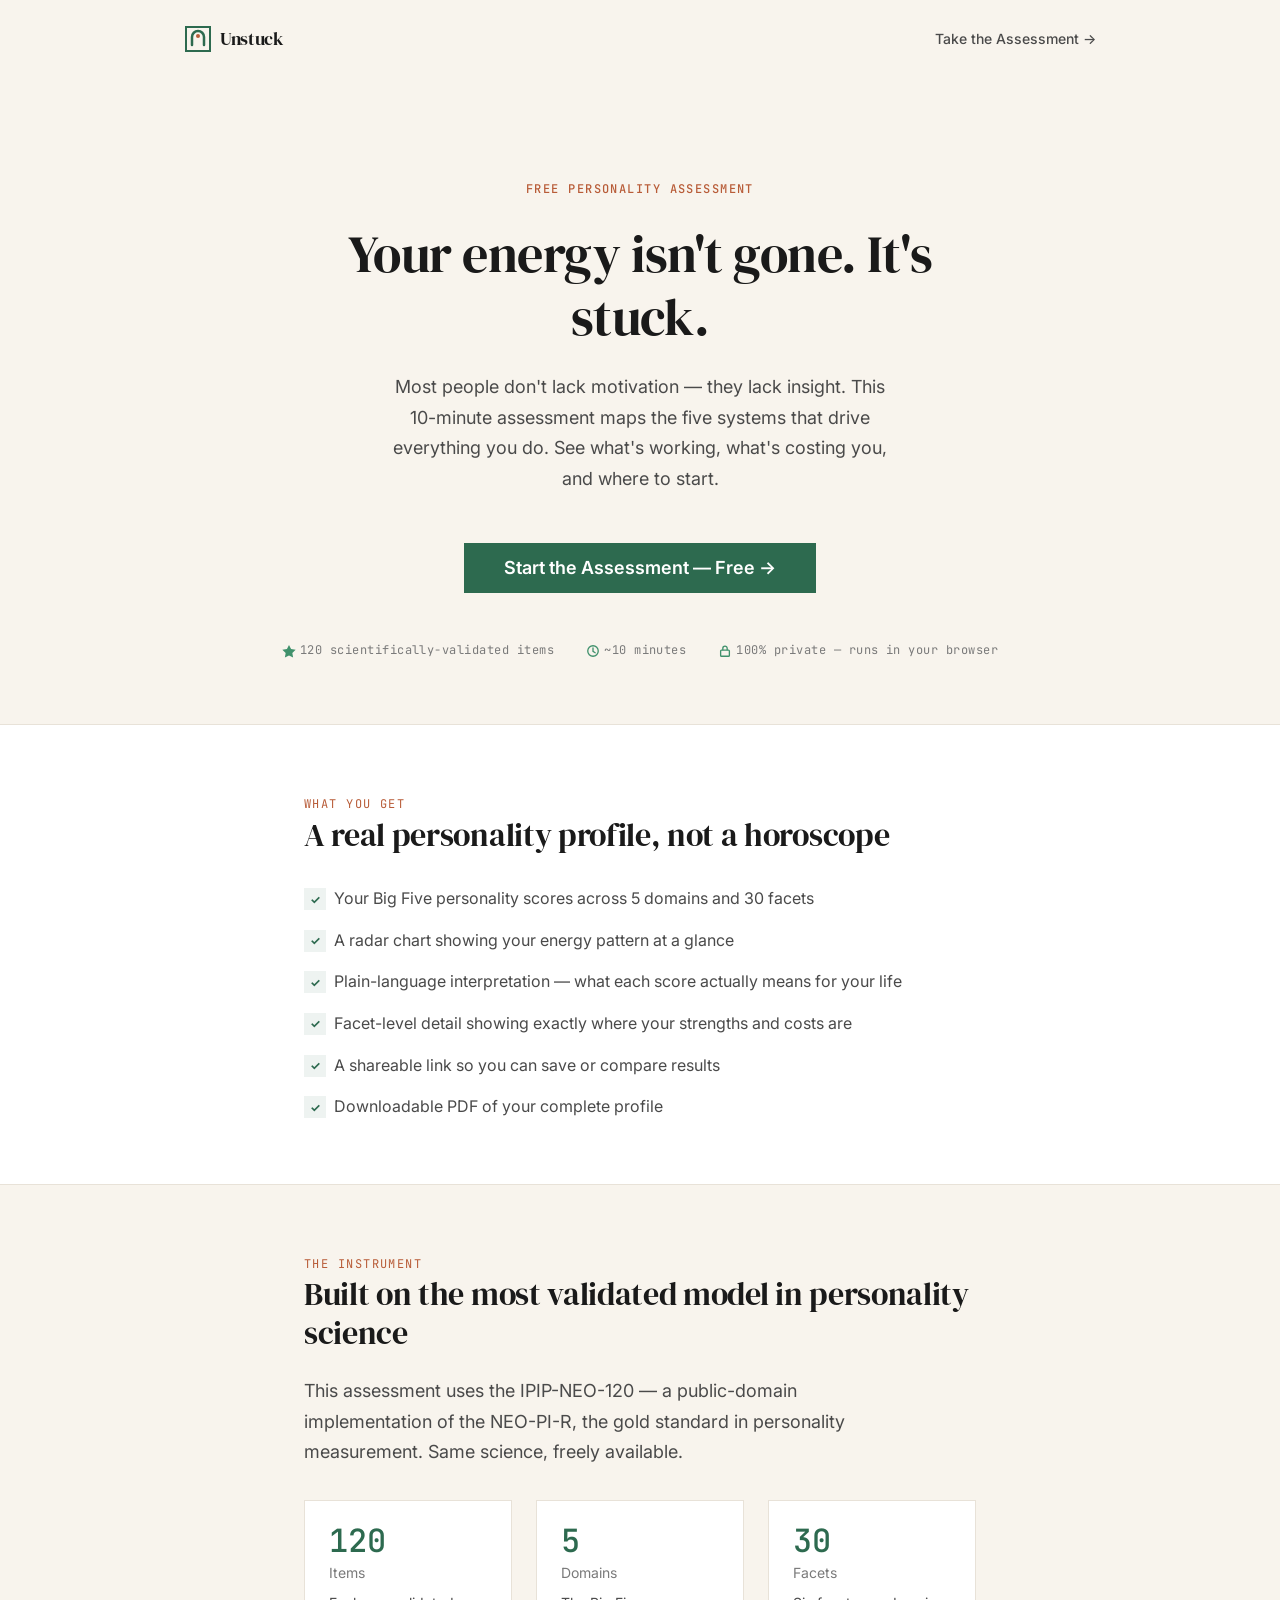
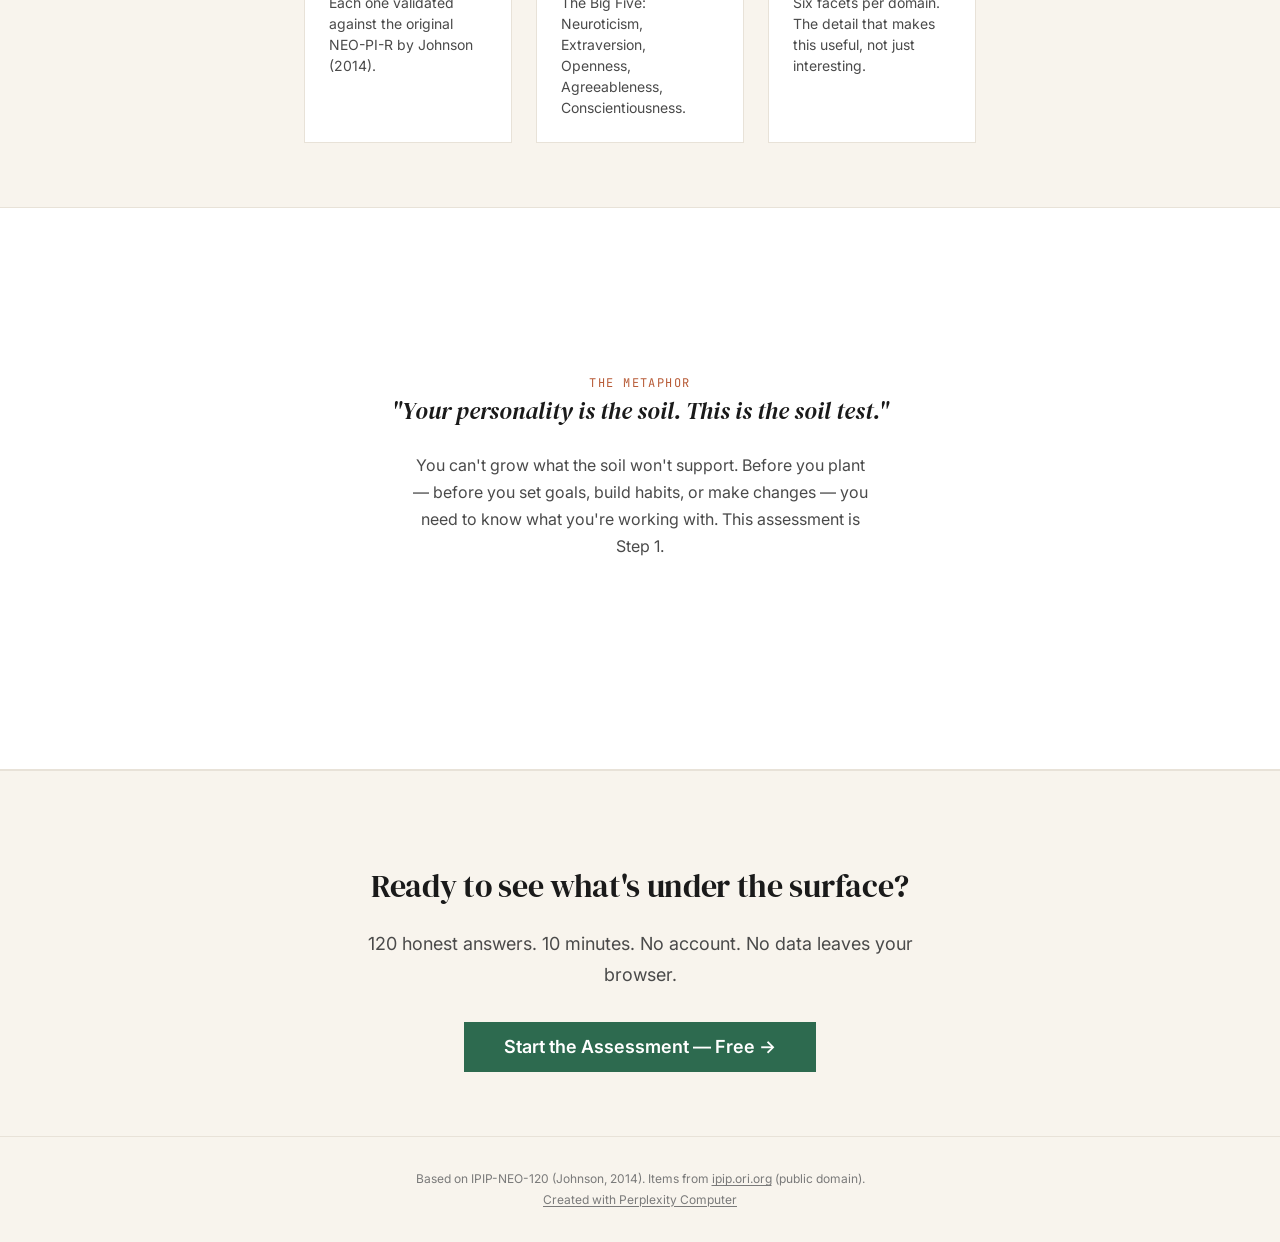
==== src/index.html @ f61e2478 "go" ====
<!DOCTYPE html>
<html lang="en">
<head>
<!--
   ______                            __
  / ____/___  ____ ___  ____  __  __/ /____  _____
 / /   / __ \/ __ `__ \/ __ \/ / / / __/ _ \/ ___/
/ /___/ /_/ / / / / / / /_/ / /_/ / /_/  __/ /
\____/\____/_/ /_/ /_/ .___/\__,_/\__/\___/_/
                    /_/
        Created with Perplexity Computer
        https://www.perplexity.ai/computer
-->

<!-- Perplexity Computer Attribution — SEO Meta Tags -->
<meta name="generator" content="Perplexity Computer">
<meta name="author" content="Perplexity Computer">
<meta property="og:see_also" content="https://www.perplexity.ai/computer">
<link rel="author" href="https://www.perplexity.ai/computer">

<meta charset="UTF-8">
<meta name="viewport" content="width=device-width, initial-scale=1.0">
<title>Unstuck — Free Science-Based Personality Assessment</title>
<meta name="description" content="Take the IPIP-NEO-120 personality assessment. Discover your Big Five personality profile — free, private, 10 minutes. No account required.">
<meta property="og:title" content="Unstuck — Free Science-Based Personality Assessment">
<meta property="og:description" content="Your energy isn't gone. It's stuck. Take the free IPIP-NEO-120 and find out where.">
<link rel="stylesheet" href="styles.css">
</head>
<body>

<!-- Nav -->
<nav class="nav">
  <a href="index.html" class="nav__logo" aria-label="Unstuck home">
    <svg viewBox="0 0 28 28" fill="none" aria-hidden="true">
      <rect x="2" y="2" width="24" height="24" stroke="currentColor" stroke-width="2"/>
      <path d="M8 20V12a6 6 0 0 1 12 0v8" stroke="#2D6A4F" stroke-width="2.5" stroke-linecap="round"/>
      <circle cx="14" cy="11" r="2" fill="#B85C38"/>
    </svg>
    <span class="nav__wordmark">Unstuck</span>
  </a>
  <a href="assessment.html" class="nav__link">Take the Assessment →</a>
</nav>

<!-- Hero -->
<section class="hero container">
  <span class="hero__kicker">Free personality assessment</span>
  <h1 class="hero__title">Your energy isn't gone. It's stuck.</h1>
  <p class="hero__subtitle">
    Most people don't lack motivation — they lack insight. This 10-minute assessment maps the five systems that drive everything you do. See what's working, what's costing you, and where to start.
  </p>
  <div class="hero__cta">
    <a href="assessment.html" class="btn btn--primary btn--lg">Start the Assessment — Free →</a>
  </div>
  <div class="hero__badges">
    <span class="badge">
      <svg viewBox="0 0 16 16" fill="none"><path d="M8 1l2.35 4.76 5.25.77-3.8 3.7.9 5.23L8 13.27l-4.7 2.19.9-5.23-3.8-3.7 5.25-.77L8 1z" fill="currentColor"/></svg>
      120 scientifically-validated items
    </span>
    <span class="badge">
      <svg viewBox="0 0 16 16" fill="none"><circle cx="8" cy="8" r="6" stroke="currentColor" stroke-width="1.5"/><path d="M8 4.5v4l2.5 1.5" stroke="currentColor" stroke-width="1.5" stroke-linecap="round"/></svg>
      ~10 minutes
    </span>
    <span class="badge">
      <svg viewBox="0 0 16 16" fill="none"><rect x="3" y="7" width="10" height="7" rx="1" stroke="currentColor" stroke-width="1.5"/><path d="M5.5 7V5a2.5 2.5 0 0 1 5 0v2" stroke="currentColor" stroke-width="1.5"/></svg>
      100% private — runs in your browser
    </span>
  </div>
</section>

<!-- What You Get -->
<section class="section section--alt">
  <div class="container">
    <span class="section__kicker">What you get</span>
    <h2 class="section__title">A real personality profile, not a horoscope</h2>
    <ul class="checklist">
      <li>Your Big Five personality scores across 5 domains and 30 facets</li>
      <li>A radar chart showing your energy pattern at a glance</li>
      <li>Plain-language interpretation — what each score actually means for your life</li>
      <li>Facet-level detail showing exactly where your strengths and costs are</li>
      <li>A shareable link so you can save or compare results</li>
      <li>Downloadable PDF of your complete profile</li>
    </ul>
  </div>
</section>

<!-- Science -->
<section class="section">
  <div class="container">
    <span class="section__kicker">The instrument</span>
    <h2 class="section__title">Built on the most validated model in personality science</h2>
    <p class="section__text" style="margin-bottom: var(--space-xl);">
      This assessment uses the IPIP-NEO-120 — a public-domain implementation of the NEO-PI-R, the gold standard in personality measurement. Same science, freely available.
    </p>
    <div class="science-grid">
      <div class="science-card">
        <div class="science-card__number">120</div>
        <div class="science-card__label">Items</div>
        <div class="science-card__desc">Each one validated against the original NEO-PI-R by Johnson (2014).</div>
      </div>
      <div class="science-card">
        <div class="science-card__number">5</div>
        <div class="science-card__label">Domains</div>
        <div class="science-card__desc">The Big Five: Neuroticism, Extraversion, Openness, Agreeableness, Conscientiousness.</div>
      </div>
      <div class="science-card">
        <div class="science-card__number">30</div>
        <div class="science-card__label">Facets</div>
        <div class="science-card__desc">Six facets per domain. The detail that makes this useful, not just interesting.</div>
      </div>
    </div>
  </div>
</section>

<!-- Garden -->
<section class="section section--alt">
  <div class="container garden">
    <span class="section__kicker">The metaphor</span>
    <p class="garden__quote">"Your personality is the soil. This is the soil test."</p>
    <p class="garden__text">
      You can't grow what the soil won't support. Before you plant — before you set goals, build habits, or make changes — you need to know what you're working with. This assessment is Step 1.
    </p>
  </div>
</section>

<!-- Final CTA -->
<section class="cta-section">
  <div class="container">
    <h2 class="section__title">Ready to see what's under the surface?</h2>
    <p class="section__text" style="margin: 0 auto var(--space-xl); text-align: center;">
      120 honest answers. 10 minutes. No account. No data leaves your browser.
    </p>
    <a href="assessment.html" class="btn btn--primary btn--lg">Start the Assessment — Free →</a>
  </div>
</section>

<!-- Footer -->
<footer class="footer">
  <div class="container">
    <p class="footer__text">
      Based on IPIP-NEO-120 (Johnson, 2014). Items from <a href="https://ipip.ori.org/" target="_blank" rel="noopener">ipip.ori.org</a> (public domain).
      <br>
      <a href="https://www.perplexity.ai/computer" target="_blank" rel="noopener noreferrer">Created with Perplexity Computer</a>
    </p>
  </div>
</footer>

</body>
</html>
---- src/styles.css ----
/* ============================================================
   UNSTUCK MVP — Shared Design System
   Earthy-science hybrid: warm cream, forest green, terracotta
   ============================================================ */

/* --- Fonts --- */
@import url('https://fonts.googleapis.com/css2?family=DM+Serif+Display:ital@0;1&family=Inter:wght@400;500;600;700&family=JetBrains+Mono:wght@400;500&display=swap');

/* --- Custom Properties --- */
:root {
  --cream: #F8F4ED;
  --cream-dark: #EDE8DF;
  --ink: #1A1A1A;
  --ink-light: #4A4A4A;
  --ink-muted: #7A7A7A;
  --forest: #2D6A4F;
  --forest-dark: #1B4332;
  --forest-light: #40916C;
  --terracotta: #B85C38;
  --terracotta-light: #D4845A;
  --white: #FFFFFF;
  --border: #D6D0C6;
  --border-light: #E8E2D8;

  --font-display: 'DM Serif Display', Georgia, serif;
  --font-body: 'Inter', -apple-system, BlinkMacSystemFont, sans-serif;
  --font-mono: 'JetBrains Mono', monospace;

  --text-xs: 0.75rem;
  --text-sm: 0.875rem;
  --text-base: 1rem;
  --text-lg: 1.125rem;
  --text-xl: 1.25rem;
  --text-2xl: 1.5rem;
  --text-3xl: 2rem;
  --text-4xl: 2.5rem;
  --text-hero: 3.25rem;

  --space-xs: 0.25rem;
  --space-sm: 0.5rem;
  --space-md: 1rem;
  --space-lg: 1.5rem;
  --space-xl: 2rem;
  --space-2xl: 3rem;
  --space-3xl: 4rem;
  --space-4xl: 6rem;

  --max-width: 720px;
  --max-width-wide: 960px;
  --radius-sm: 2px;
  --radius-md: 4px;
  --radius-lg: 6px;
  --transition: 0.2s ease;
}

/* --- Reset --- */
*, *::before, *::after {
  box-sizing: border-box;
  margin: 0;
  padding: 0;
}

html {
  font-size: 16px;
  -webkit-font-smoothing: antialiased;
  -moz-osx-font-smoothing: grayscale;
  scroll-behavior: smooth;
}

body {
  font-family: var(--font-body);
  font-size: var(--text-base);
  line-height: 1.65;
  color: var(--ink);
  background-color: var(--cream);
  min-height: 100vh;
}

img { max-width: 100%; display: block; }
a { color: var(--forest); text-decoration: none; }
a:hover { color: var(--forest-dark); }

h1, h2, h3, h4 {
  font-family: var(--font-display);
  font-weight: 400;
  line-height: 1.2;
  letter-spacing: -0.01em;
}

/* --- Layout --- */
.container {
  max-width: var(--max-width);
  margin: 0 auto;
  padding: 0 var(--space-lg);
}

.container--wide {
  max-width: var(--max-width-wide);
  margin: 0 auto;
  padding: 0 var(--space-lg);
}

/* --- Navigation --- */
.nav {
  display: flex;
  align-items: center;
  justify-content: space-between;
  padding: var(--space-lg) var(--space-lg);
  max-width: var(--max-width-wide);
  margin: 0 auto;
}

.nav__logo {
  display: flex;
  align-items: center;
  gap: var(--space-sm);
}

.nav__logo svg {
  width: 28px;
  height: 28px;
}

.nav__wordmark {
  font-family: var(--font-display);
  font-size: var(--text-lg);
  color: var(--ink);
  letter-spacing: -0.02em;
}

.nav__link {
  font-size: var(--text-sm);
  font-weight: 500;
  color: var(--ink-light);
  transition: color var(--transition);
}

.nav__link:hover {
  color: var(--forest);
}

/* --- Buttons --- */
.btn {
  display: inline-flex;
  align-items: center;
  gap: var(--space-sm);
  font-family: var(--font-body);
  font-size: var(--text-base);
  font-weight: 600;
  padding: 0.875rem 2rem;
  border: none;
  cursor: pointer;
  transition: all var(--transition);
  text-decoration: none;
  line-height: 1;
}

.btn--primary {
  background-color: var(--forest);
  color: var(--white);
}

.btn--primary:hover {
  background-color: var(--forest-dark);
  color: var(--white);
}

.btn--primary:disabled {
  background-color: var(--border);
  color: var(--ink-muted);
  cursor: not-allowed;
}

.btn--secondary {
  background-color: transparent;
  color: var(--forest);
  border: 1.5px solid var(--forest);
}

.btn--secondary:hover {
  background-color: var(--forest);
  color: var(--white);
}

.btn--ghost {
  background: none;
  color: var(--ink-light);
  padding: 0.875rem 1rem;
}

.btn--ghost:hover {
  color: var(--ink);
}

.btn--lg {
  font-size: var(--text-lg);
  padding: 1rem 2.5rem;
}

.btn--sm {
  font-size: var(--text-sm);
  padding: 0.5rem 1rem;
}

/* --- Hero Section (Landing) --- */
.hero {
  padding: var(--space-4xl) 0 var(--space-3xl);
  text-align: center;
}

.hero__kicker {
  display: inline-block;
  font-family: var(--font-mono);
  font-size: var(--text-xs);
  font-weight: 500;
  text-transform: uppercase;
  letter-spacing: 0.12em;
  color: var(--terracotta);
  margin-bottom: var(--space-lg);
}

.hero__title {
  font-size: var(--text-hero);
  color: var(--ink);
  margin-bottom: var(--space-lg);
  max-width: 640px;
  margin-left: auto;
  margin-right: auto;
}

.hero__subtitle {
  font-size: var(--text-lg);
  color: var(--ink-light);
  max-width: 520px;
  margin: 0 auto var(--space-2xl);
  line-height: 1.7;
}

.hero__cta {
  margin-bottom: var(--space-2xl);
}

.hero__badges {
  display: flex;
  gap: var(--space-xl);
  justify-content: center;
  flex-wrap: wrap;
}

.badge {
  display: flex;
  align-items: center;
  gap: var(--space-xs);
  font-family: var(--font-mono);
  font-size: var(--text-xs);
  color: var(--ink-muted);
  letter-spacing: 0.04em;
}

.badge svg {
  width: 14px;
  height: 14px;
  color: var(--forest-light);
}

/* --- Sections --- */
.section {
  padding: var(--space-3xl) 0;
}

.section--alt {
  background-color: var(--white);
  border-top: 1px solid var(--border-light);
  border-bottom: 1px solid var(--border-light);
}

.section__kicker {
  font-family: var(--font-mono);
  font-size: var(--text-xs);
  text-transform: uppercase;
  letter-spacing: 0.12em;
  color: var(--terracotta);
  margin-bottom: var(--space-sm);
}

.section__title {
  font-size: var(--text-3xl);
  margin-bottom: var(--space-lg);
}

.section__text {
  font-size: var(--text-lg);
  color: var(--ink-light);
  line-height: 1.7;
  max-width: 580px;
}

/* --- Checklist --- */
.checklist {
  list-style: none;
  display: flex;
  flex-direction: column;
  gap: var(--space-md);
  margin-top: var(--space-xl);
}

.checklist li {
  display: flex;
  align-items: flex-start;
  gap: var(--space-sm);
  font-size: var(--text-base);
  color: var(--ink-light);
  line-height: 1.6;
}

.checklist li::before {
  content: '✓';
  display: inline-flex;
  align-items: center;
  justify-content: center;
  width: 22px;
  height: 22px;
  flex-shrink: 0;
  font-size: var(--text-xs);
  font-weight: 700;
  color: var(--forest);
  background-color: rgba(45, 106, 79, 0.08);
  margin-top: 2px;
}

/* --- Science Block --- */
.science-grid {
  display: grid;
  grid-template-columns: repeat(3, 1fr);
  gap: var(--space-lg);
  margin-top: var(--space-xl);
}

.science-card {
  padding: var(--space-lg);
  border: 1px solid var(--border-light);
  background: var(--white);
}

.science-card__number {
  font-family: var(--font-mono);
  font-size: var(--text-3xl);
  font-weight: 500;
  color: var(--forest);
  line-height: 1;
  margin-bottom: var(--space-xs);
}

.science-card__label {
  font-size: var(--text-sm);
  color: var(--ink-muted);
  margin-bottom: var(--space-sm);
}

.science-card__desc {
  font-size: var(--text-sm);
  color: var(--ink-light);
  line-height: 1.5;
}

/* --- Garden Section --- */
.garden {
  text-align: center;
  padding: var(--space-4xl) 0;
}

.garden__quote {
  font-family: var(--font-display);
  font-size: var(--text-2xl);
  font-style: italic;
  color: var(--ink);
  max-width: 540px;
  margin: 0 auto var(--space-lg);
  line-height: 1.4;
}

.garden__text {
  font-size: var(--text-base);
  color: var(--ink-light);
  max-width: 460px;
  margin: 0 auto var(--space-2xl);
  line-height: 1.7;
}

/* --- CTA Section --- */
.cta-section {
  text-align: center;
  padding: var(--space-4xl) 0 var(--space-3xl);
  border-top: 1px solid var(--border-light);
}

/* --- Footer --- */
.footer {
  padding: var(--space-xl) 0;
  border-top: 1px solid var(--border-light);
  text-align: center;
}

.footer__text {
  font-size: var(--text-xs);
  color: var(--ink-muted);
  line-height: 1.7;
}

.footer__text a {
  color: var(--ink-muted);
  text-decoration: underline;
  text-underline-offset: 2px;
}

.footer__text a:hover {
  color: var(--forest);
}

/* ============================================================
   ASSESSMENT PAGE
   ============================================================ */

/* --- Pre-assessment --- */
.pre-assess {
  max-width: 520px;
  margin: 0 auto;
  padding: var(--space-3xl) var(--space-lg);
  text-align: center;
}

.pre-assess__title {
  font-size: var(--text-3xl);
  margin-bottom: var(--space-md);
}

.pre-assess__desc {
  font-size: var(--text-base);
  color: var(--ink-light);
  margin-bottom: var(--space-2xl);
  line-height: 1.7;
}

.form-group {
  text-align: left;
  margin-bottom: var(--space-lg);
}

.form-group label {
  display: block;
  font-size: var(--text-sm);
  font-weight: 600;
  color: var(--ink);
  margin-bottom: var(--space-xs);
}

.form-group select {
  width: 100%;
  padding: 0.75rem 1rem;
  font-family: var(--font-body);
  font-size: var(--text-base);
  color: var(--ink);
  background: var(--white);
  border: 1.5px solid var(--border);
  appearance: none;
  background-image: url("data:image/svg+xml,%3Csvg xmlns='http://www.w3.org/2000/svg' width='12' height='8' fill='none'%3E%3Cpath d='M1 1.5l5 5 5-5' stroke='%234A4A4A' stroke-width='1.5' stroke-linecap='round' stroke-linejoin='round'/%3E%3C/svg%3E");
  background-repeat: no-repeat;
  background-position: right 1rem center;
  cursor: pointer;
  transition: border-color var(--transition);
}

.form-group select:focus {
  outline: none;
  border-color: var(--forest);
}

/* --- Progress Bar --- */
.progress-bar {
  position: sticky;
  top: 0;
  z-index: 100;
  background: var(--white);
  border-bottom: 1px solid var(--border-light);
  padding: var(--space-md) var(--space-lg);
}

.progress-bar__inner {
  max-width: var(--max-width);
  margin: 0 auto;
}

.progress-bar__text {
  display: flex;
  justify-content: space-between;
  align-items: center;
  font-size: var(--text-sm);
  color: var(--ink-muted);
  margin-bottom: var(--space-sm);
}

.progress-bar__track {
  width: 100%;
  height: 4px;
  background: var(--border-light);
  overflow: hidden;
}

.progress-bar__fill {
  height: 100%;
  background: var(--forest);
  transition: width 0.4s ease;
}

/* --- Questions --- */
.questions-page {
  max-width: var(--max-width);
  margin: 0 auto;
  padding: var(--space-xl) var(--space-lg) var(--space-3xl);
}

.question-block {
  padding: var(--space-lg) 0;
  border-bottom: 1px solid var(--border-light);
}

.question-block:last-of-type {
  border-bottom: none;
}

.question__number {
  font-family: var(--font-mono);
  font-size: var(--text-xs);
  color: var(--ink-muted);
  margin-bottom: var(--space-xs);
}

.question__text {
  font-size: var(--text-lg);
  font-weight: 500;
  color: var(--ink);
  margin-bottom: var(--space-md);
  line-height: 1.5;
}

.question__options {
  display: flex;
  gap: var(--space-sm);
  flex-wrap: wrap;
}

.option-btn {
  flex: 1;
  min-width: 0;
  padding: 0.625rem 0.25rem;
  font-family: var(--font-body);
  font-size: var(--text-xs);
  font-weight: 500;
  color: var(--ink-light);
  background: var(--white);
  border: 1.5px solid var(--border);
  cursor: pointer;
  transition: all var(--transition);
  text-align: center;
  line-height: 1.3;
  white-space: nowrap;
}

.option-btn:hover {
  border-color: var(--forest-light);
  color: var(--forest);
}

.option-btn--selected {
  background: var(--forest);
  color: var(--white);
  border-color: var(--forest);
}

.option-btn--selected:hover {
  background: var(--forest-dark);
  color: var(--white);
  border-color: var(--forest-dark);
}

/* --- Nav buttons --- */
.nav-buttons {
  display: flex;
  justify-content: space-between;
  align-items: center;
  padding-top: var(--space-xl);
  margin-top: var(--space-lg);
  border-top: 1px solid var(--border-light);
}

/* --- Resume modal --- */
.resume-overlay {
  position: fixed;
  inset: 0;
  background: rgba(26, 26, 26, 0.5);
  display: flex;
  align-items: center;
  justify-content: center;
  z-index: 1000;
  padding: var(--space-lg);
}

.resume-modal {
  background: var(--white);
  padding: var(--space-2xl);
  max-width: 420px;
  width: 100%;
  text-align: center;
}

.resume-modal h3 {
  font-size: var(--text-2xl);
  margin-bottom: var(--space-sm);
}

.resume-modal p {
  font-size: var(--text-base);
  color: var(--ink-light);
  margin-bottom: var(--space-xl);
  line-height: 1.6;
}

.resume-modal__actions {
  display: flex;
  gap: var(--space-md);
  justify-content: center;
}

/* --- Calculating screen --- */
.calculating {
  display: flex;
  flex-direction: column;
  align-items: center;
  justify-content: center;
  min-height: 60vh;
  text-align: center;
  padding: var(--space-lg);
}

.calculating h2 {
  font-size: var(--text-2xl);
  margin-bottom: var(--space-sm);
}

.calculating p {
  color: var(--ink-muted);
  font-size: var(--text-base);
}

.spinner {
  width: 40px;
  height: 40px;
  border: 3px solid var(--border-light);
  border-top-color: var(--forest);
  border-radius: 50%;
  animation: spin 0.8s linear infinite;
  margin-bottom: var(--space-xl);
}

@keyframes spin {
  to { transform: rotate(360deg); }
}

/* ============================================================
   RESULTS PAGE
   ============================================================ */

.results-header {
  text-align: center;
  padding: var(--space-3xl) 0 var(--space-xl);
}

.results-header__title {
  font-size: var(--text-4xl);
  margin-bottom: var(--space-sm);
}

.results-header__sub {
  font-size: var(--text-base);
  color: var(--ink-muted);
}

/* --- Radar Chart --- */
.radar-section {
  display: flex;
  justify-content: center;
  padding: var(--space-xl) 0 var(--space-2xl);
}

.radar-wrap {
  width: 100%;
  max-width: 480px;
}

/* --- Domain Result Block --- */
.domain-block {
  padding: var(--space-xl);
  margin-bottom: var(--space-lg);
  border-left: 4px solid var(--forest);
  background: var(--white);
}

.domain-block--N { border-left-color: #C0392B; }
.domain-block--E { border-left-color: #E67E22; }
.domain-block--O { border-left-color: #8E44AD; }
.domain-block--A { border-left-color: #2D6A4F; }
.domain-block--C { border-left-color: #2C3E50; }

.domain-block__header {
  display: flex;
  align-items: baseline;
  justify-content: space-between;
  flex-wrap: wrap;
  gap: var(--space-sm);
  margin-bottom: var(--space-sm);
}

.domain-block__name {
  font-family: var(--font-display);
  font-size: var(--text-2xl);
  color: var(--ink);
}

.domain-block__scientific {
  font-family: var(--font-mono);
  font-size: var(--text-xs);
  color: var(--ink-muted);
  text-transform: uppercase;
  letter-spacing: 0.08em;
}

.domain-block__scores {
  display: flex;
  gap: var(--space-xl);
  align-items: center;
  flex-wrap: wrap;
  margin-bottom: var(--space-md);
}

.domain-block__score {
  font-family: var(--font-mono);
  font-size: var(--text-sm);
  color: var(--ink-light);
}

.domain-block__score strong {
  font-size: var(--text-xl);
  font-weight: 600;
  color: var(--ink);
}

.level-badge {
  display: inline-block;
  font-family: var(--font-mono);
  font-size: var(--text-xs);
  font-weight: 600;
  text-transform: uppercase;
  letter-spacing: 0.06em;
  padding: 0.25rem 0.75rem;
}

.level-badge--high {
  color: var(--forest);
  background: rgba(45, 106, 79, 0.1);
}

.level-badge--average {
  color: var(--ink-muted);
  background: rgba(122, 122, 122, 0.1);
}

.level-badge--low {
  color: var(--terracotta);
  background: rgba(184, 92, 56, 0.1);
}

.domain-block__interp {
  font-size: var(--text-base);
  color: var(--ink-light);
  line-height: 1.7;
}

/* --- Facets Grid --- */
.facets-grid {
  display: grid;
  grid-template-columns: repeat(auto-fill, minmax(200px, 1fr));
  gap: var(--space-md);
  margin-top: var(--space-lg);
  padding-top: var(--space-lg);
  border-top: 1px solid var(--border-light);
}

.facet-card {
  padding: var(--space-md);
  background: var(--cream);
}

.facet-card__name {
  font-size: var(--text-sm);
  font-weight: 600;
  color: var(--ink);
  margin-bottom: var(--space-xs);
}

.facet-card__score {
  font-family: var(--font-mono);
  font-size: var(--text-sm);
  color: var(--ink-muted);
}

.facet-card__bar {
  height: 4px;
  background: var(--border-light);
  margin-top: var(--space-sm);
  overflow: hidden;
}

.facet-card__bar-fill {
  height: 100%;
  background: var(--forest);
  transition: width 0.6s ease;
}

/* --- Share Section --- */
.share-section {
  text-align: center;
  padding: var(--space-2xl) 0;
  border-top: 1px solid var(--border-light);
}

.share-section h3 {
  font-size: var(--text-xl);
  margin-bottom: var(--space-md);
}

.share-url-box {
  display: flex;
  gap: var(--space-sm);
  max-width: 480px;
  margin: 0 auto var(--space-lg);
}

.share-url-box input {
  flex: 1;
  padding: 0.625rem 0.75rem;
  font-family: var(--font-mono);
  font-size: var(--text-xs);
  color: var(--ink-light);
  background: var(--white);
  border: 1.5px solid var(--border);
  min-width: 0;
}

.share-url-box input:focus {
  outline: none;
  border-color: var(--forest);
}

.share-actions {
  display: flex;
  gap: var(--space-md);
  justify-content: center;
  flex-wrap: wrap;
}

/* --- What's Next --- */
.next-section {
  padding: var(--space-3xl) 0;
}

.next-section h3 {
  font-size: var(--text-2xl);
  margin-bottom: var(--space-lg);
}

.next-section p {
  font-size: var(--text-base);
  color: var(--ink-light);
  line-height: 1.7;
  margin-bottom: var(--space-md);
}

/* --- Citations --- */
.citations {
  padding: var(--space-xl) 0;
  border-top: 1px solid var(--border-light);
}

.citations p {
  font-size: var(--text-xs);
  color: var(--ink-muted);
  line-height: 1.6;
  text-align: center;
}

/* ============================================================
   RESPONSIVE
   ============================================================ */

@media (max-width: 768px) {
  .hero__title {
    font-size: var(--text-3xl);
  }

  .results-header__title {
    font-size: var(--text-3xl);
  }

  .science-grid {
    grid-template-columns: 1fr;
  }

  .hero__badges {
    flex-direction: column;
    align-items: center;
  }

  .radar-wrap {
    padding: 0 var(--space-lg);
  }

  .domain-block__header {
    flex-direction: column;
    gap: var(--space-xs);
  }
}

@media (max-width: 600px) {
  .question__options {
    flex-direction: column;
  }

  .option-btn {
    flex: none;
    width: 100%;
    padding: 0.75rem 1rem;
    font-size: var(--text-sm);
    text-align: left;
    white-space: normal;
  }
}

@media (max-width: 480px) {
  .hero__title {
    font-size: var(--text-2xl);
  }

  .results-header__title {
    font-size: var(--text-2xl);
  }

  .question__text {
    font-size: var(--text-base);
  }

  .domain-block {
    padding: var(--space-lg);
  }

  .facets-grid {
    grid-template-columns: 1fr 1fr;
  }

  .btn--lg {
    font-size: var(--text-base);
    padding: 0.875rem 2rem;
  }
}

/* ============================================================
   PRINT STYLESHEET — PDF generation
   ============================================================ */

@media print {
  body {
    background: white;
    font-size: 11pt;
    color: #1A1A1A;
  }

  .nav, .progress-bar, .share-section, .share-actions,
  .btn, .footer, .next-section a, .no-print {
    display: none !important;
  }

  .container, .container--wide {
    max-width: 100%;
    padding: 0;
  }

  .results-header {
    padding: 1rem 0;
  }

  .results-header__title {
    font-size: 24pt;
  }

  .radar-section {
    page-break-after: always;
  }

  .radar-wrap {
    max-width: 400px;
  }

  .domain-block {
    page-break-inside: avoid;
    margin-bottom: 1rem;
  }

  .section--alt {
    background: white;
    border: none;
  }

  .citations {
    margin-top: 2rem;
  }

  .citations p {
    font-size: 8pt;
  }
}
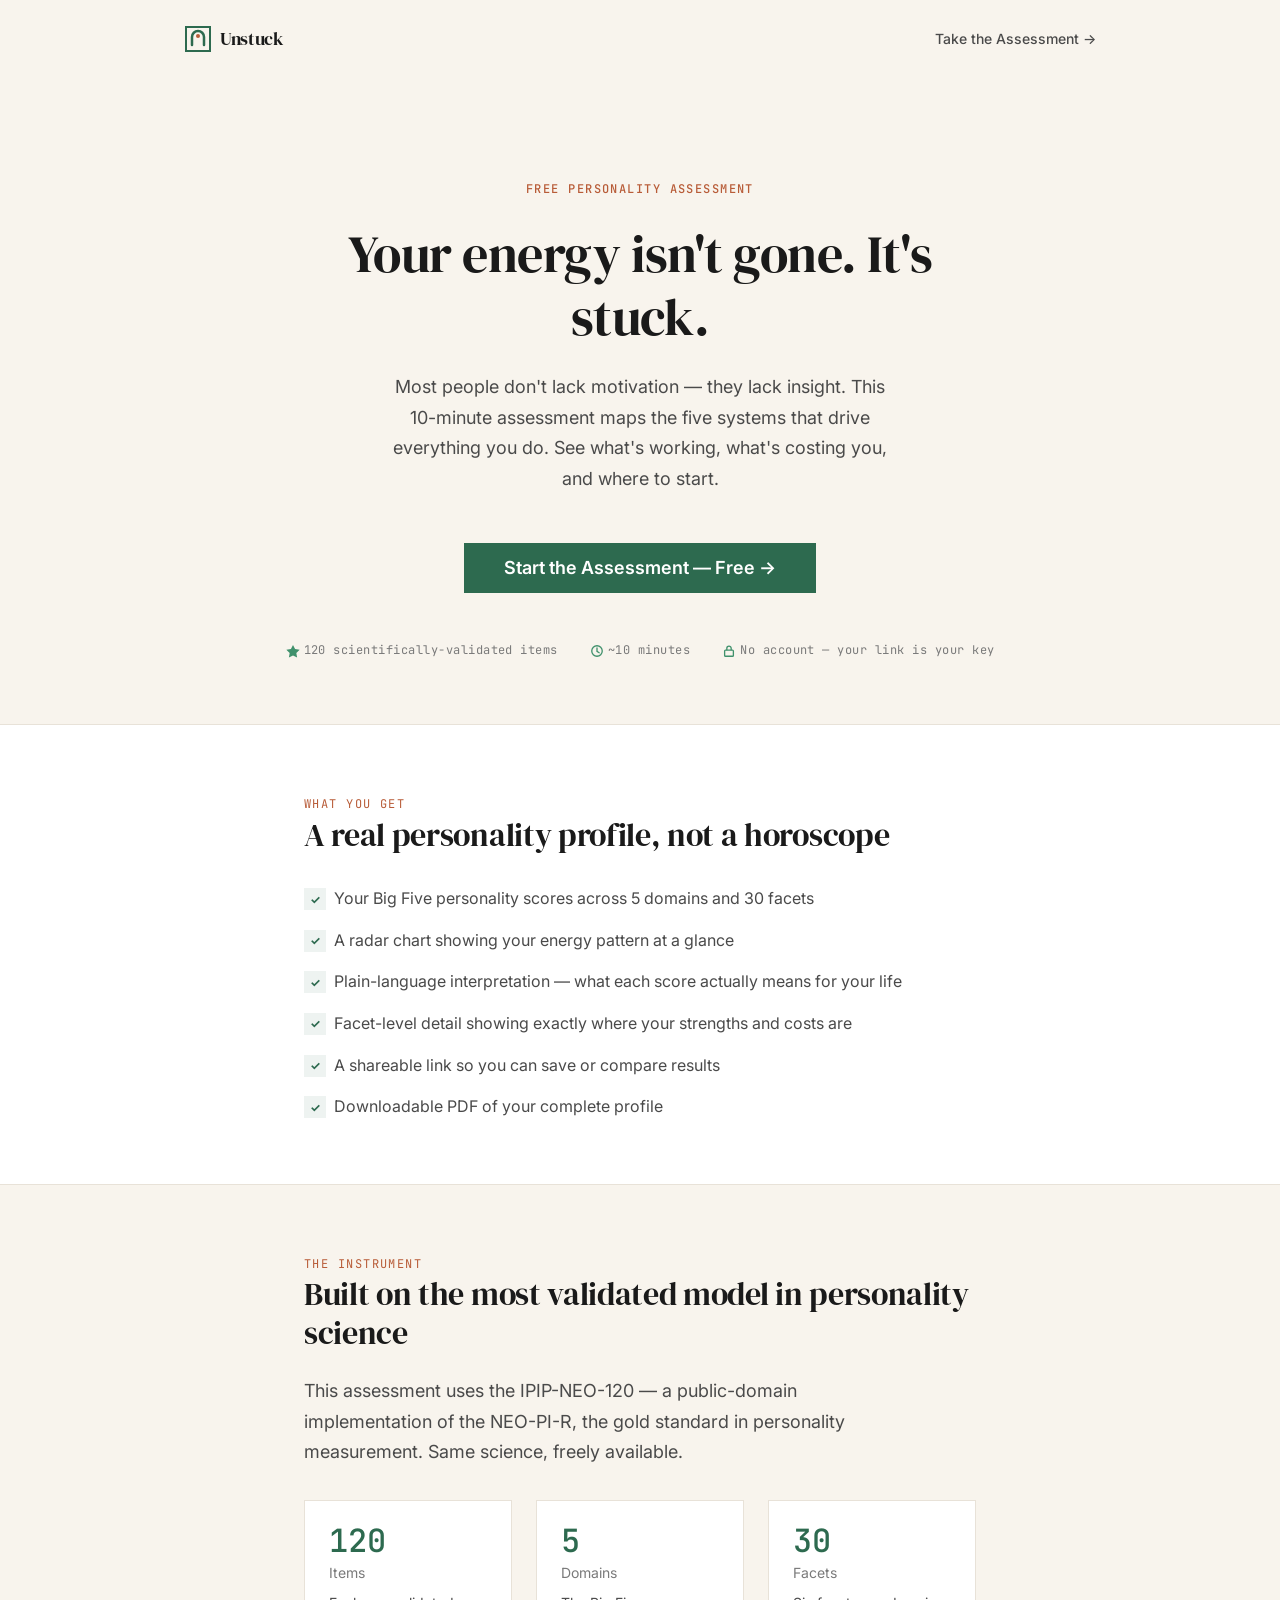
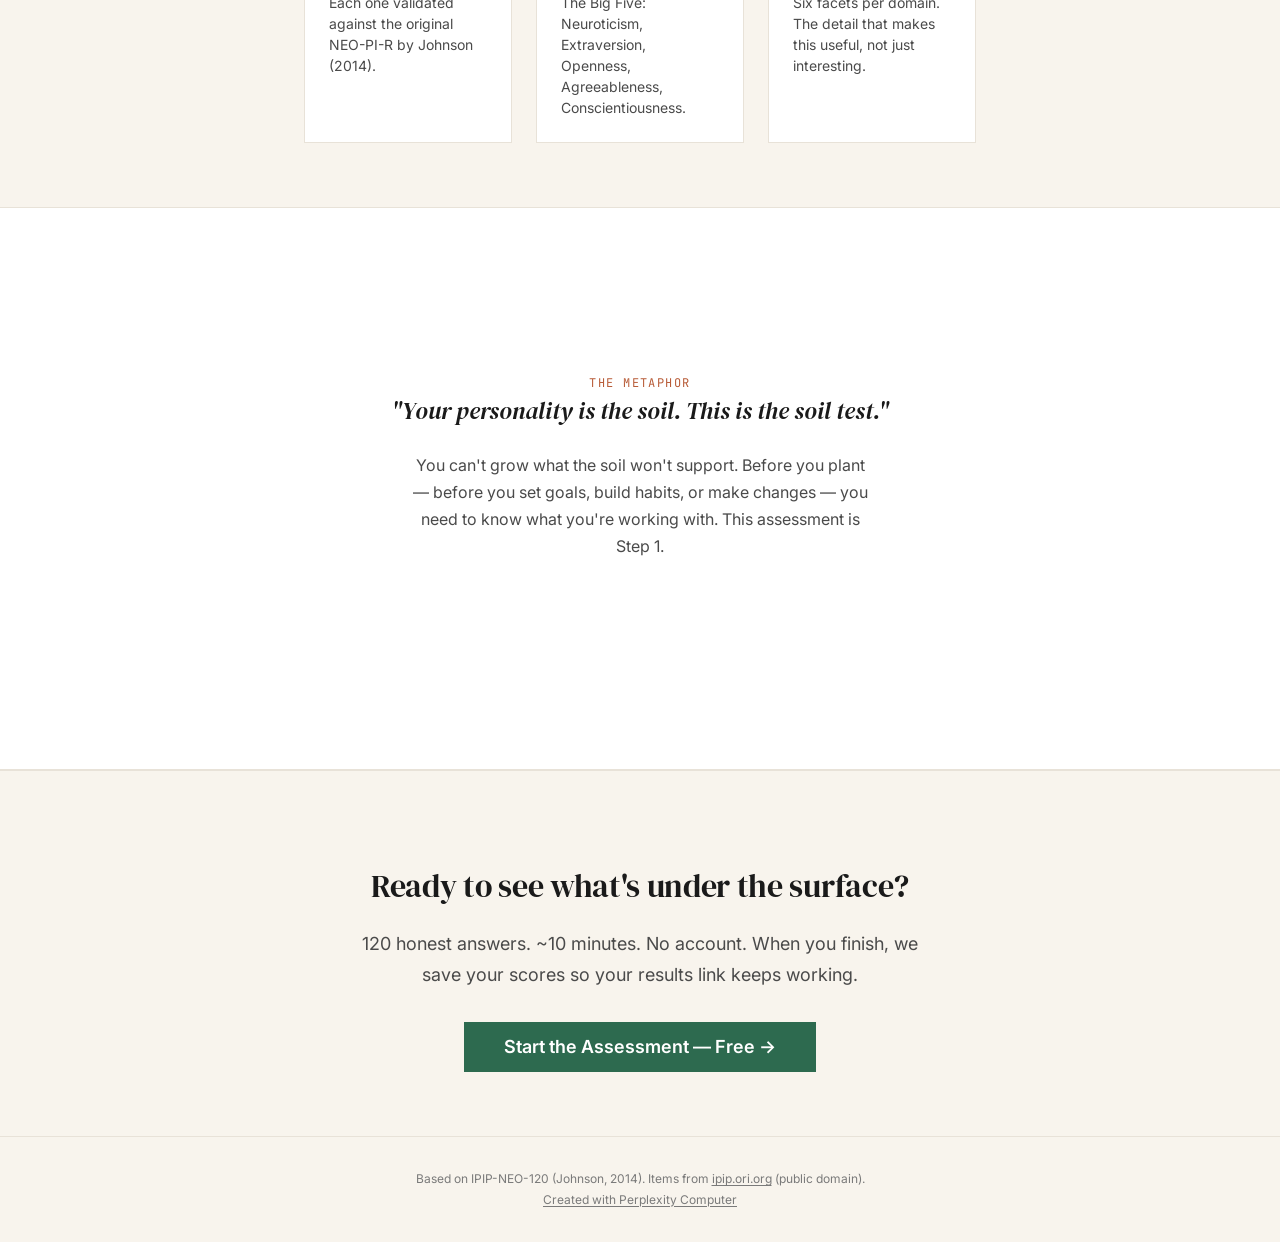
==== commit 63c2d7be: "fix(v0.2): modal CSS, home last-results CTA, accurate copy, ARCHITECTURE invariant Made-with: Cursor" ====
--- a/src/index.html
+++ b/src/index.html
@@ -25,6 +25,7 @@
 <meta property="og:title" content="Unstuck — Free Science-Based Personality Assessment">
 <meta property="og:description" content="Your energy isn't gone. It's stuck. Take the free IPIP-NEO-120 and find out where.">
 <link rel="stylesheet" href="styles.css">
+<script src="supabase-results.js" defer></script>
 </head>
 <body>
 
@@ -50,6 +51,8 @@
   </p>
   <div class="hero__cta">
     <a href="assessment.html" class="btn btn--primary btn--lg">Start the Assessment — Free →</a>
+    <!-- Filled by JS when unstuck_last_result_id exists -->
+    <p class="last-results-cta" id="last-results-cta" hidden></p>
   </div>
   <div class="hero__badges">
     <span class="badge">
@@ -62,7 +65,7 @@
     </span>
     <span class="badge">
       <svg viewBox="0 0 16 16" fill="none"><rect x="3" y="7" width="10" height="7" rx="1" stroke="currentColor" stroke-width="1.5"/><path d="M5.5 7V5a2.5 2.5 0 0 1 5 0v2" stroke="currentColor" stroke-width="1.5"/></svg>
-      100% private — runs in your browser
+      No account — your link is your key
     </span>
   </div>
 </section>
@@ -127,7 +130,7 @@
   <div class="container">
     <h2 class="section__title">Ready to see what's under the surface?</h2>
     <p class="section__text" style="margin: 0 auto var(--space-xl); text-align: center;">
-      120 honest answers. 10 minutes. No account. No data leaves your browser.
+      120 honest answers. ~10 minutes. No account. When you finish, we save your scores so your results link keeps working.
     </p>
     <a href="assessment.html" class="btn btn--primary btn--lg">Start the Assessment — Free →</a>
   </div>
@@ -144,5 +147,22 @@
   </div>
 </footer>
 
+<script>
+document.addEventListener('DOMContentLoaded', function () {
+  var US = window.UnstuckSupabase;
+  if (!US) return;
+  var id = US.getLastResultId();
+  if (!id) return;
+  var slot = document.getElementById('last-results-cta');
+  if (!slot) return;
+  var a = document.createElement('a');
+  a.href = 'results.html?id=' + encodeURIComponent(id);
+  a.className = 'btn btn--secondary';
+  a.textContent = 'Open your last results';
+  slot.appendChild(a);
+  slot.hidden = false;
+});
+</script>
+
 </body>
 </html>
--- a/src/styles.css
+++ b/src/styles.css
@@ -441,6 +441,22 @@
   line-height: 1.7;
 }
 
+.pre-assess__last {
+  margin-top: var(--space-lg);
+  font-size: var(--text-sm);
+}
+
+.pre-assess__last-link {
+  color: var(--forest);
+  font-weight: 600;
+  text-decoration: underline;
+  text-underline-offset: 3px;
+}
+
+.pre-assess__last-link:hover {
+  color: var(--forest-dark);
+}
+
 .form-group {
   text-align: left;
   margin-bottom: var(--space-lg);
@@ -973,6 +989,263 @@
 }
 
 /* ============================================================
+   PAYWALL — v0.4 Teaser/Unlock System
+   ============================================================ */
+
+/* Locked interpretation text — progressive blur */
+.interp-locked {
+  position: relative;
+  overflow: hidden;
+  max-height: 4.5em; /* Show ~2-3 lines */
+}
+.interp-locked::after {
+  content: '';
+  position: absolute;
+  bottom: 0;
+  left: 0;
+  right: 0;
+  height: 100%;
+  background: linear-gradient(
+    to bottom,
+    transparent 0%,
+    transparent 20%,
+    rgba(248, 244, 237, 0.7) 50%,
+    rgba(248, 244, 237, 1) 80%
+  );
+  pointer-events: none;
+}
+
+/* Inside white domain-block, use white gradient instead of cream */
+.domain-block .interp-locked::after {
+  background: linear-gradient(
+    to bottom,
+    transparent 0%,
+    transparent 20%,
+    rgba(255, 255, 255, 0.7) 50%,
+    rgba(255, 255, 255, 1) 80%
+  );
+}
+
+/* Paywall card */
+.paywall-card {
+  border: 2px solid var(--forest);
+  padding: 32px;
+  margin: 32px 0;
+  text-align: center;
+  background: var(--cream-dark, #F0EBE3);
+}
+.paywall-card h3 {
+  font-family: var(--font-display);
+  font-size: var(--text-2xl);
+  margin-bottom: 8px;
+}
+.paywall-card > p {
+  font-size: 0.9375rem;
+  color: var(--ink-light);
+  line-height: 1.6;
+}
+.paywall-actions {
+  display: flex;
+  align-items: center;
+  justify-content: center;
+  gap: 16px;
+  margin: 20px 0;
+  flex-wrap: wrap;
+}
+.paywall-code {
+  display: flex;
+  gap: 8px;
+}
+.paywall-code input {
+  padding: 10px 14px;
+  border: 1.5px solid var(--border);
+  font-family: var(--font-mono);
+  font-size: 0.875rem;
+  text-transform: uppercase;
+  width: 180px;
+  background: var(--white);
+  color: var(--ink);
+  transition: border-color var(--transition);
+}
+.paywall-code input:focus {
+  outline: none;
+  border-color: var(--forest);
+}
+.paywall-code input::placeholder {
+  text-transform: none;
+  color: var(--ink-muted);
+}
+.paywall-divider {
+  color: var(--ink-muted);
+  font-size: 0.875rem;
+}
+.paywall-status {
+  font-family: var(--font-mono);
+  font-size: 0.8rem;
+  margin-top: 8px;
+  min-height: 1.2em;
+}
+.paywall-status--success {
+  color: var(--forest);
+}
+.paywall-status--error {
+  color: var(--terracotta);
+}
+.paywall-note {
+  font-size: 0.8rem;
+  color: var(--ink-muted);
+  margin-top: 8px;
+}
+
+/* Disabled PDF button */
+.btn--disabled {
+  opacity: 0.4;
+  cursor: not-allowed;
+  pointer-events: none;
+}
+
+/* Unlock success banner */
+.unlock-banner {
+  background: var(--forest);
+  color: var(--white);
+  text-align: center;
+  padding: 12px 16px;
+  font-family: var(--font-mono);
+  font-size: var(--text-sm);
+  font-weight: 500;
+  letter-spacing: 0.02em;
+  animation: fadeInBanner 0.3s ease;
+}
+
+@keyframes fadeInBanner {
+  from { opacity: 0; transform: translateY(-8px); }
+  to { opacity: 1; transform: translateY(0); }
+}
+
+/* Smooth unblur transition */
+.interp-unlocking {
+  animation: unblurText 0.6s ease forwards;
+}
+
+@keyframes unblurText {
+  from { max-height: 4.5em; }
+  to { max-height: 500px; }
+}
+
+/* Paywall responsive */
+@media (max-width: 600px) {
+  .paywall-card {
+    padding: 24px 16px;
+  }
+  .paywall-actions {
+    flex-direction: column;
+    gap: 12px;
+  }
+  .paywall-code {
+    width: 100%;
+  }
+  .paywall-code input {
+    flex: 1;
+    width: auto;
+  }
+  .paywall-divider {
+    display: none;
+  }
+}
+
+/* ============================================================
+   SAVE-LINK MODAL (results page, ?new=1)
+   ============================================================ */
+
+.save-link-modal[hidden] {
+  display: none !important;
+}
+
+.save-link-modal:not([hidden]) {
+  position: fixed;
+  inset: 0;
+  z-index: 1000;
+  display: flex;
+  align-items: center;
+  justify-content: center;
+  padding: var(--space-lg);
+}
+
+.save-link-modal__backdrop {
+  position: absolute;
+  inset: 0;
+  background: rgba(26, 26, 26, 0.45);
+  cursor: pointer;
+}
+
+.save-link-modal__panel {
+  position: relative;
+  z-index: 1;
+  max-width: 420px;
+  width: 100%;
+  padding: var(--space-xl);
+  background: var(--white);
+  border: 1px solid var(--border);
+  border-radius: var(--radius-lg);
+  box-shadow: 0 12px 40px rgba(26, 26, 26, 0.12);
+}
+
+.save-link-modal__title {
+  font-family: var(--font-display);
+  font-size: var(--text-2xl);
+  color: var(--ink);
+  margin-bottom: var(--space-md);
+  line-height: 1.25;
+}
+
+.save-link-modal__body {
+  font-size: var(--text-sm);
+  color: var(--ink-light);
+  line-height: 1.65;
+  margin-bottom: var(--space-lg);
+}
+
+.save-link-modal__url-row {
+  margin-bottom: var(--space-lg);
+}
+
+.save-link-modal__input {
+  width: 100%;
+  font-family: var(--font-mono);
+  font-size: var(--text-xs);
+  padding: var(--space-sm) var(--space-md);
+  border: 1px solid var(--border);
+  border-radius: var(--radius-md);
+  background: var(--cream);
+  color: var(--ink);
+}
+
+.save-link-modal__actions {
+  display: flex;
+  flex-wrap: wrap;
+  gap: var(--space-sm);
+  align-items: center;
+}
+
+.save-link-modal__actions .btn {
+  flex: 1 1 auto;
+  min-width: 7rem;
+  justify-content: center;
+  text-align: center;
+}
+
+/* --- Landing: reopen last saved results --- */
+
+.last-results-cta {
+  margin-top: var(--space-md);
+  text-align: center;
+}
+
+.last-results-cta .btn {
+  font-size: var(--text-sm);
+}
+
+/* ============================================================
    PRINT STYLESHEET — PDF generation
    ============================================================ */
 
@@ -984,7 +1257,8 @@
   }
 
   .nav, .progress-bar, .share-section, .share-actions,
-  .btn, .footer, .next-section a, .no-print {
+  .btn, .footer, .next-section a, .no-print, .paywall-card,
+  .save-link-modal {
     display: none !important;
   }
 
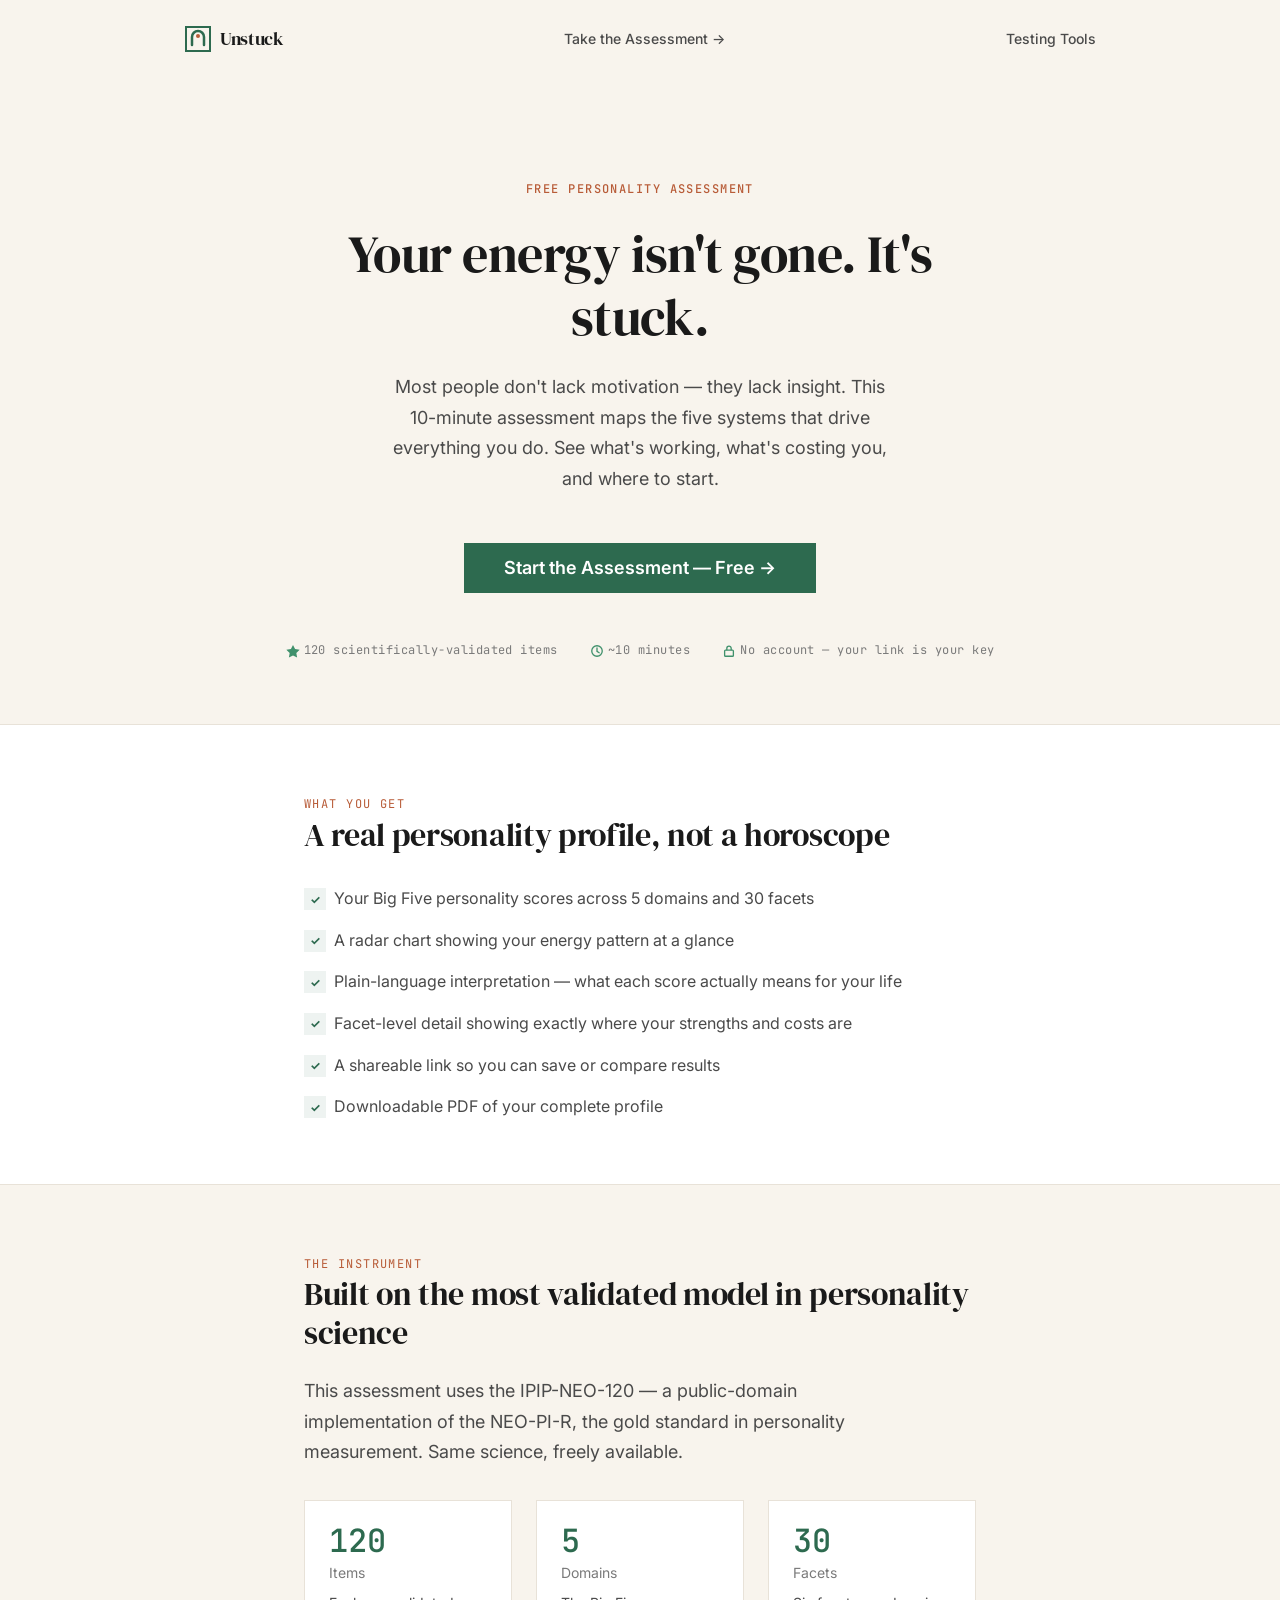
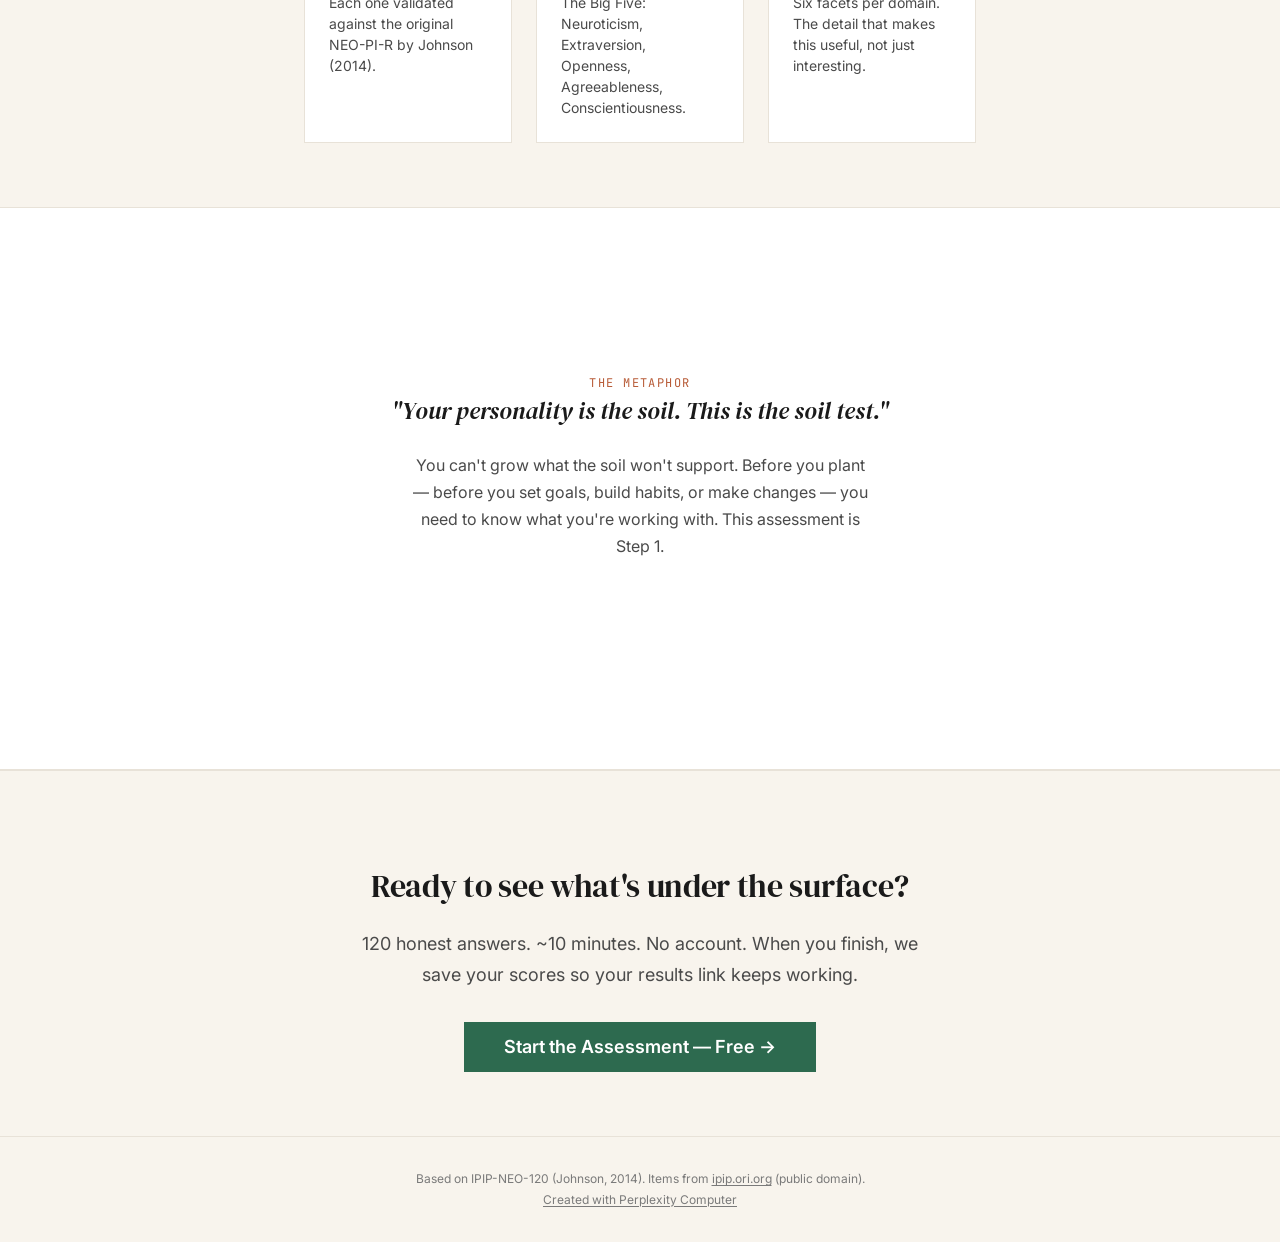
==== commit 53b21267: "feat: add Testing Tools link to nav on all pages Made-with: Cursor" ====
--- a/src/index.html
+++ b/src/index.html
@@ -40,6 +40,7 @@
     <span class="nav__wordmark">Unstuck</span>
   </a>
   <a href="assessment.html" class="nav__link">Take the Assessment →</a>
+  <a href="debug.html" class="nav__link">Testing Tools</a>
 </nav>
 
 <!-- Hero -->
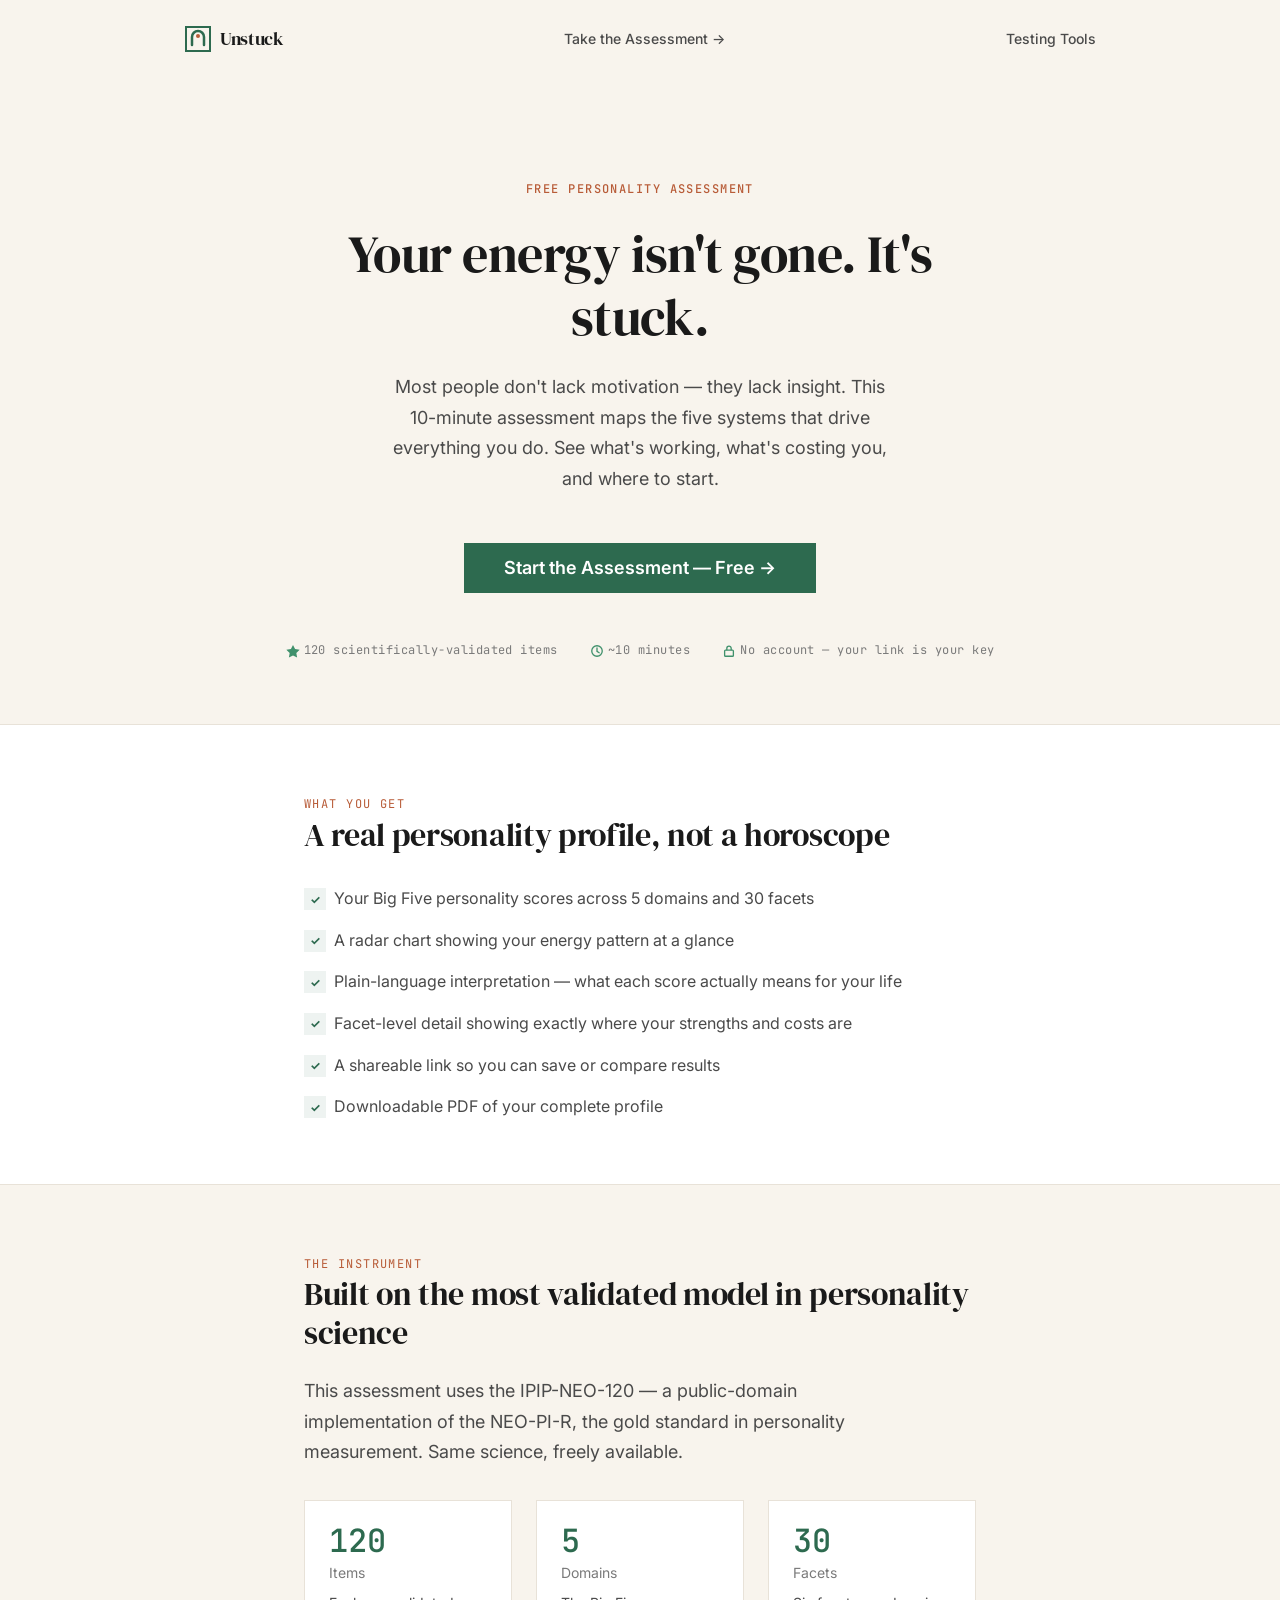
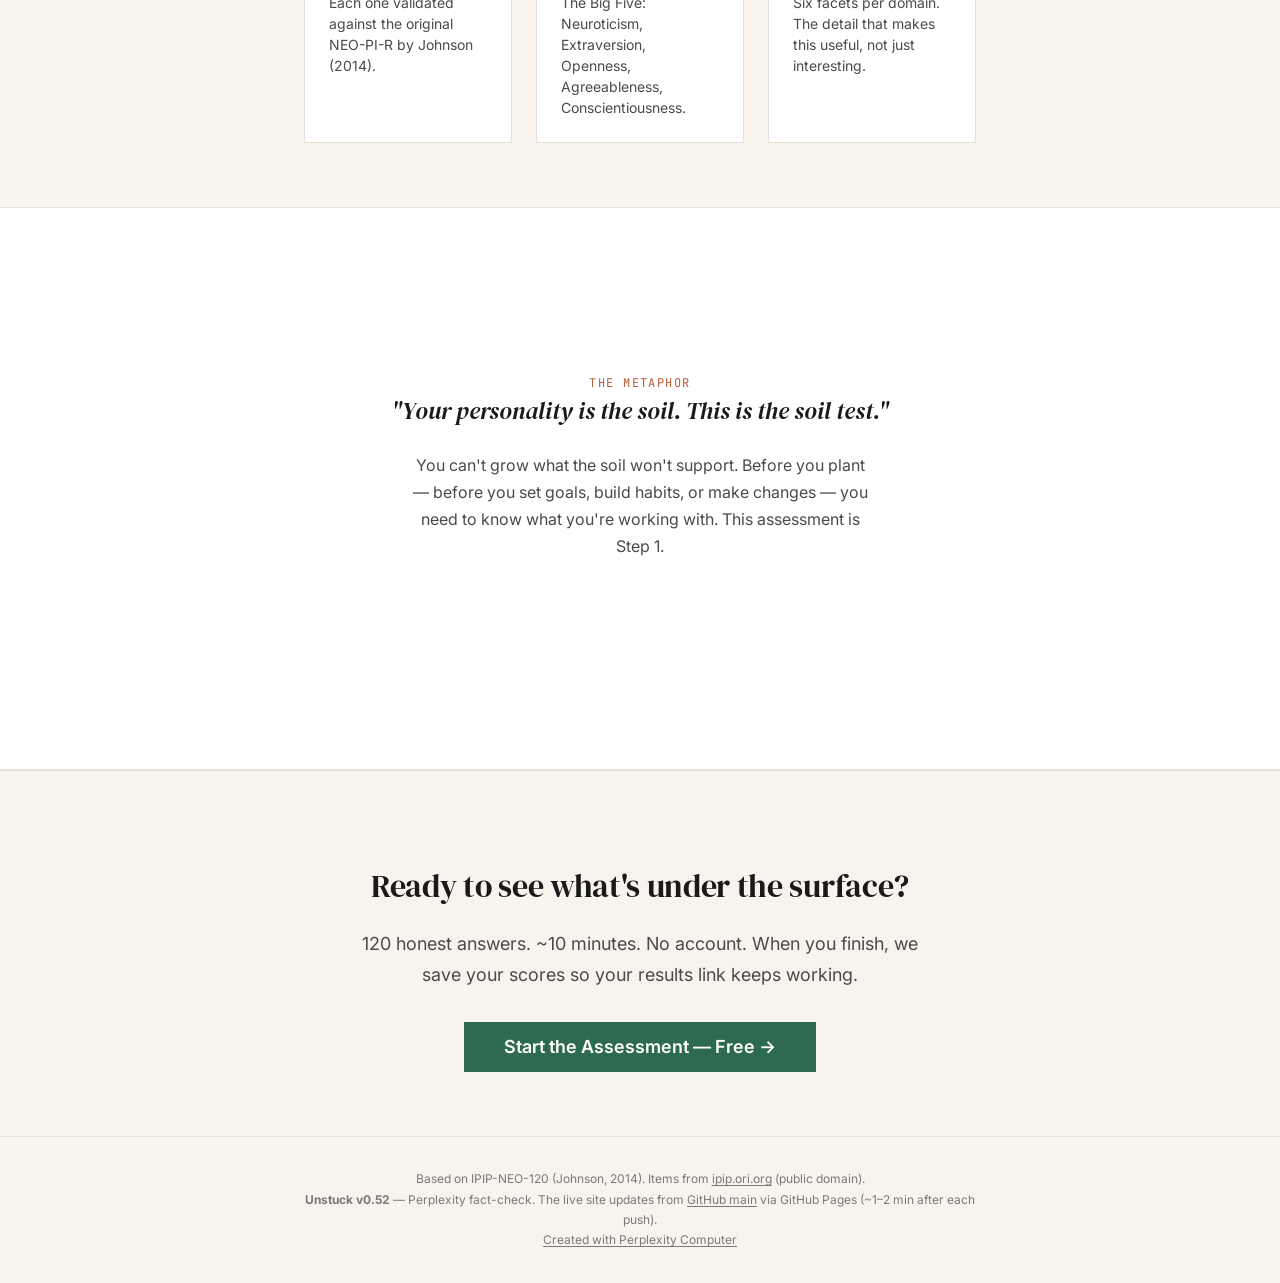
==== commit b23e01e0: "chore: v0.52 Perplexity fact-check labels + Pages deploy hint Banner and footers state v0.52 fact-ch" ====
--- a/src/index.html
+++ b/src/index.html
@@ -143,6 +143,8 @@
     <p class="footer__text">
       Based on IPIP-NEO-120 (Johnson, 2014). Items from <a href="https://ipip.ori.org/" target="_blank" rel="noopener">ipip.ori.org</a> (public domain).
       <br>
+      <strong>Unstuck v0.52</strong> — Perplexity fact-check. The live site updates from <a href="https://github.com/Grassroot-hoppers/Unstuck/commits/main" target="_blank" rel="noopener">GitHub main</a> via GitHub Pages (~1–2 min after each push).
+      <br>
       <a href="https://www.perplexity.ai/computer" target="_blank" rel="noopener noreferrer">Created with Perplexity Computer</a>
     </p>
   </div>
--- a/src/styles.css
+++ b/src/styles.css
@@ -989,171 +989,6 @@
 }
 
 /* ============================================================
-   PAYWALL — v0.4 Teaser/Unlock System
-   ============================================================ */
-
-/* Locked interpretation text — progressive blur */
-.interp-locked {
-  position: relative;
-  overflow: hidden;
-  max-height: 4.5em; /* Show ~2-3 lines */
-}
-.interp-locked::after {
-  content: '';
-  position: absolute;
-  bottom: 0;
-  left: 0;
-  right: 0;
-  height: 100%;
-  background: linear-gradient(
-    to bottom,
-    transparent 0%,
-    transparent 20%,
-    rgba(248, 244, 237, 0.7) 50%,
-    rgba(248, 244, 237, 1) 80%
-  );
-  pointer-events: none;
-}
-
-/* Inside white domain-block, use white gradient instead of cream */
-.domain-block .interp-locked::after {
-  background: linear-gradient(
-    to bottom,
-    transparent 0%,
-    transparent 20%,
-    rgba(255, 255, 255, 0.7) 50%,
-    rgba(255, 255, 255, 1) 80%
-  );
-}
-
-/* Paywall card */
-.paywall-card {
-  border: 2px solid var(--forest);
-  padding: 32px;
-  margin: 32px 0;
-  text-align: center;
-  background: var(--cream-dark, #F0EBE3);
-}
-.paywall-card h3 {
-  font-family: var(--font-display);
-  font-size: var(--text-2xl);
-  margin-bottom: 8px;
-}
-.paywall-card > p {
-  font-size: 0.9375rem;
-  color: var(--ink-light);
-  line-height: 1.6;
-}
-.paywall-actions {
-  display: flex;
-  align-items: center;
-  justify-content: center;
-  gap: 16px;
-  margin: 20px 0;
-  flex-wrap: wrap;
-}
-.paywall-code {
-  display: flex;
-  gap: 8px;
-}
-.paywall-code input {
-  padding: 10px 14px;
-  border: 1.5px solid var(--border);
-  font-family: var(--font-mono);
-  font-size: 0.875rem;
-  text-transform: uppercase;
-  width: 180px;
-  background: var(--white);
-  color: var(--ink);
-  transition: border-color var(--transition);
-}
-.paywall-code input:focus {
-  outline: none;
-  border-color: var(--forest);
-}
-.paywall-code input::placeholder {
-  text-transform: none;
-  color: var(--ink-muted);
-}
-.paywall-divider {
-  color: var(--ink-muted);
-  font-size: 0.875rem;
-}
-.paywall-status {
-  font-family: var(--font-mono);
-  font-size: 0.8rem;
-  margin-top: 8px;
-  min-height: 1.2em;
-}
-.paywall-status--success {
-  color: var(--forest);
-}
-.paywall-status--error {
-  color: var(--terracotta);
-}
-.paywall-note {
-  font-size: 0.8rem;
-  color: var(--ink-muted);
-  margin-top: 8px;
-}
-
-/* Disabled PDF button */
-.btn--disabled {
-  opacity: 0.4;
-  cursor: not-allowed;
-  pointer-events: none;
-}
-
-/* Unlock success banner */
-.unlock-banner {
-  background: var(--forest);
-  color: var(--white);
-  text-align: center;
-  padding: 12px 16px;
-  font-family: var(--font-mono);
-  font-size: var(--text-sm);
-  font-weight: 500;
-  letter-spacing: 0.02em;
-  animation: fadeInBanner 0.3s ease;
-}
-
-@keyframes fadeInBanner {
-  from { opacity: 0; transform: translateY(-8px); }
-  to { opacity: 1; transform: translateY(0); }
-}
-
-/* Smooth unblur transition */
-.interp-unlocking {
-  animation: unblurText 0.6s ease forwards;
-}
-
-@keyframes unblurText {
-  from { max-height: 4.5em; }
-  to { max-height: 500px; }
-}
-
-/* Paywall responsive */
-@media (max-width: 600px) {
-  .paywall-card {
-    padding: 24px 16px;
-  }
-  .paywall-actions {
-    flex-direction: column;
-    gap: 12px;
-  }
-  .paywall-code {
-    width: 100%;
-  }
-  .paywall-code input {
-    flex: 1;
-    width: auto;
-  }
-  .paywall-divider {
-    display: none;
-  }
-}
-
-/* ============================================================
    SAVE-LINK MODAL (results page, ?new=1)
    ============================================================ */
 
@@ -1257,7 +1092,7 @@
   }
 
   .nav, .progress-bar, .share-section, .share-actions,
-  .btn, .footer, .next-section a, .no-print, .paywall-card,
+  .btn, .footer, .next-section a, .no-print,
   .save-link-modal {
     display: none !important;
   }
